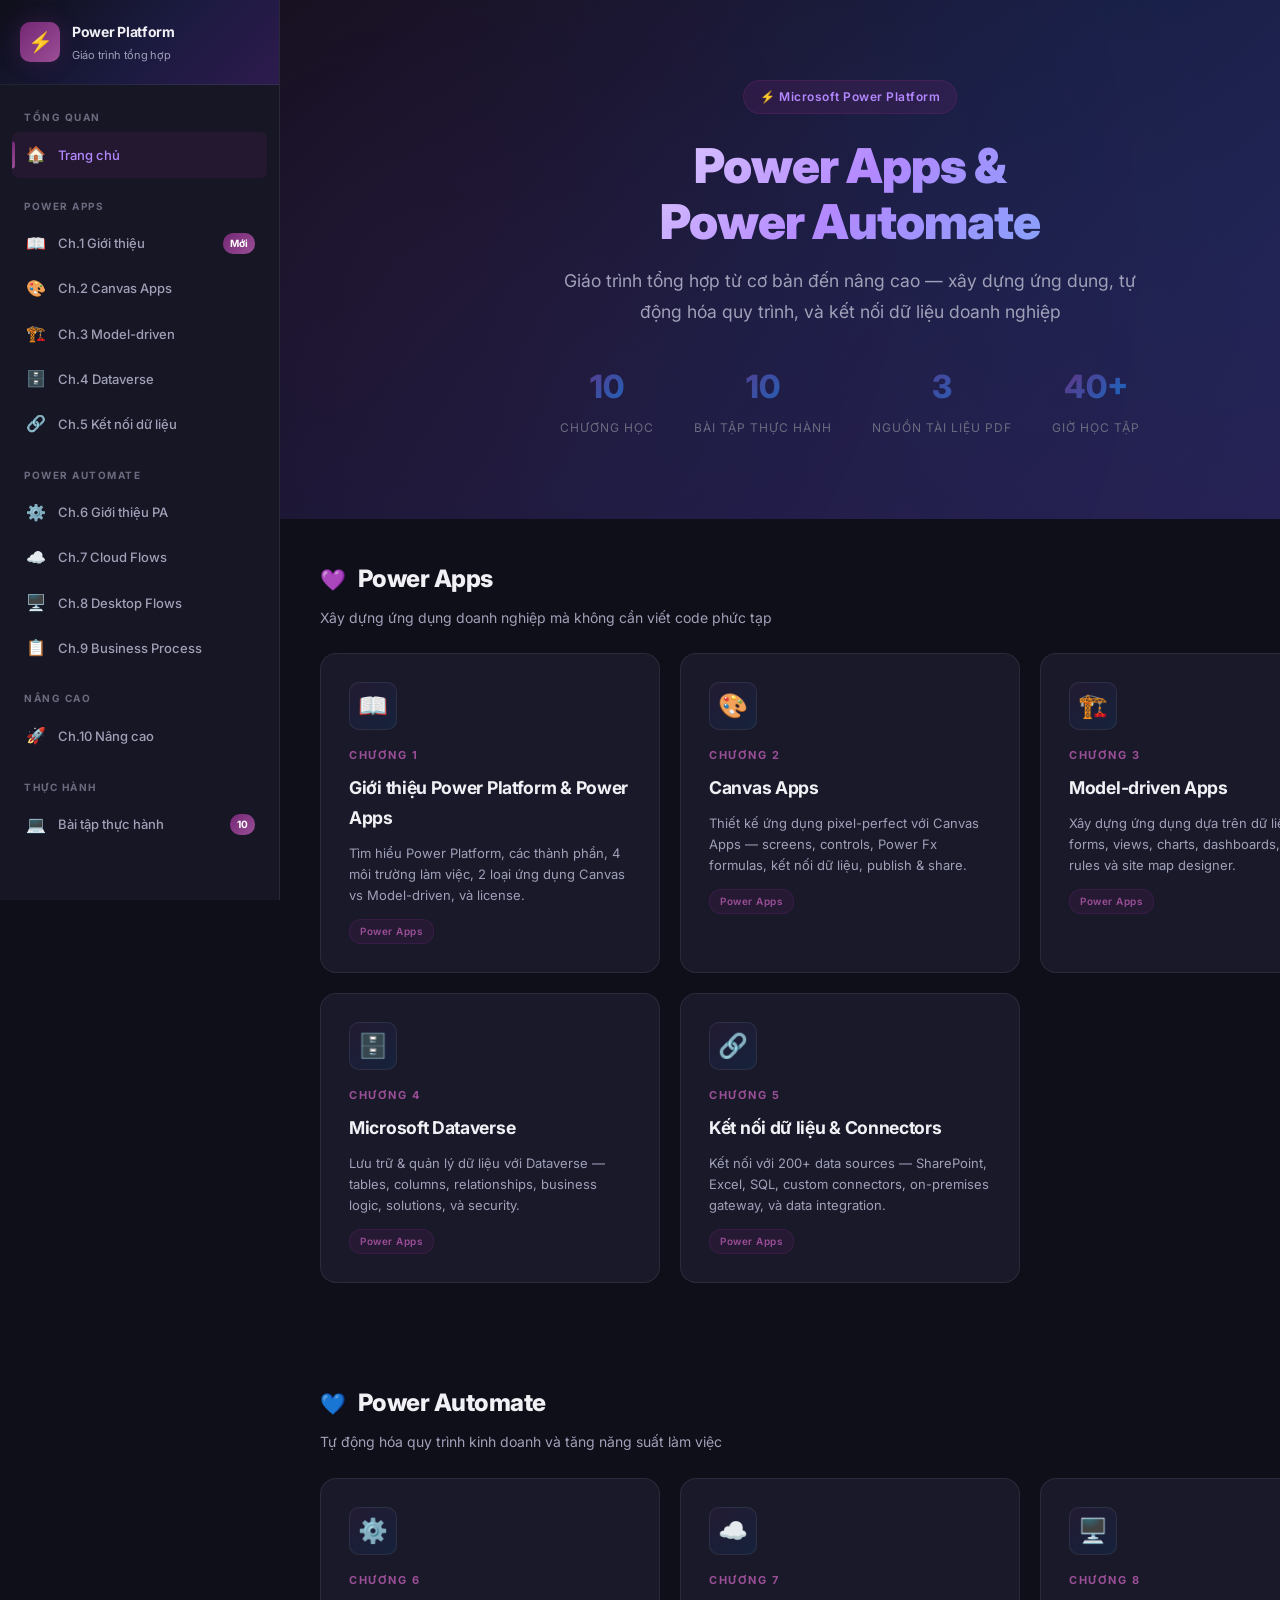
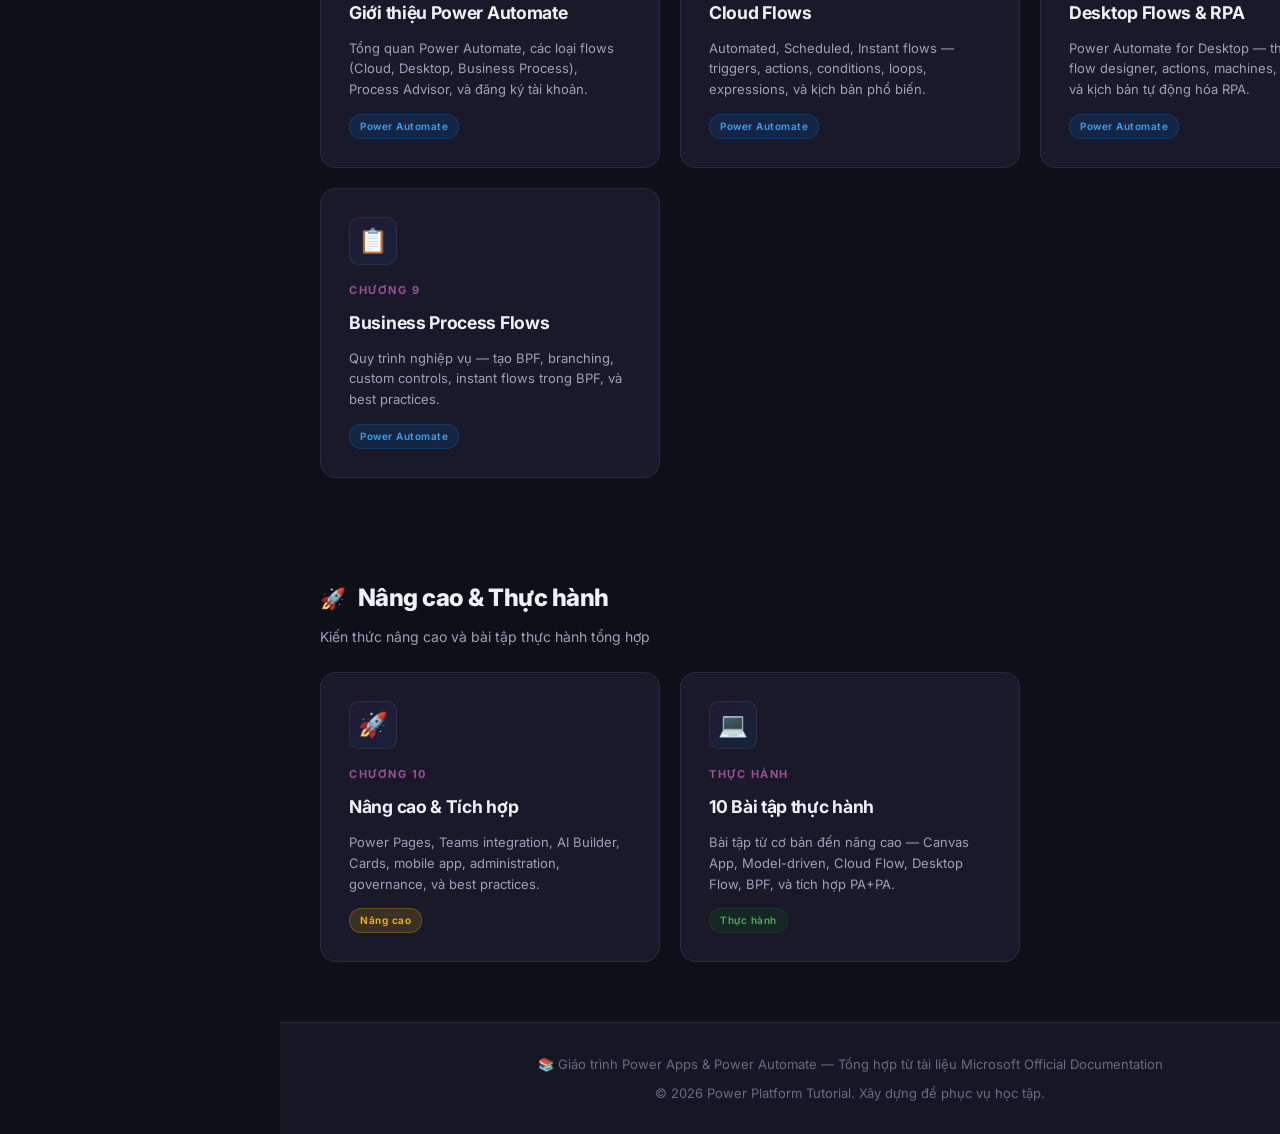
==== index.html @ 6bbbc5d0 "Initial commit - GiaotrinhPowerAutomate_PowerApps" ====
<!DOCTYPE html>
<html lang="vi">
<head>
    <meta charset="UTF-8">
    <meta name="viewport" content="width=device-width, initial-scale=1.0">
    <meta name="description" content="Giáo trình Power Apps & Power Automate - Học từ cơ bản đến nâng cao với lý thuyết chi tiết và bài tập thực hành">
    <title>Giáo trình Power Apps & Power Automate</title>
    <link rel="stylesheet" href="styles.css">
</head>
<body>
    <button class="sidebar-toggle" onclick="toggleSidebar()" aria-label="Menu">☰</button>
    <div class="sidebar-overlay" id="sidebarOverlay" onclick="toggleSidebar()"></div>

    <div class="layout">
        <!-- Sidebar -->
        <aside class="sidebar" id="sidebar">
            <div class="sidebar-header">
                <a href="index.html" class="sidebar-logo">
                    <div class="sidebar-logo-icon">⚡</div>
                    <div class="sidebar-logo-text">
                        Power Platform
                        <span>Giáo trình tổng hợp</span>
                    </div>
                </a>
            </div>
            <nav class="sidebar-nav">
                <div class="nav-section">
                    <div class="nav-section-title">Tổng quan</div>
                    <a href="index.html" class="nav-link active">
                        <span class="nav-link-icon">🏠</span> Trang chủ
                    </a>
                </div>
                <div class="nav-section">
                    <div class="nav-section-title">Power Apps</div>
                    <a href="chuong1-gioi-thieu.html" class="nav-link">
                        <span class="nav-link-icon">📖</span> Ch.1 Giới thiệu
                        <span class="nav-link-badge">Mới</span>
                    </a>
                    <a href="chuong2-canvas-apps.html" class="nav-link">
                        <span class="nav-link-icon">🎨</span> Ch.2 Canvas Apps
                    </a>
                    <a href="chuong3-model-driven.html" class="nav-link">
                        <span class="nav-link-icon">🏗️</span> Ch.3 Model-driven
                    </a>
                    <a href="chuong4-dataverse.html" class="nav-link">
                        <span class="nav-link-icon">🗄️</span> Ch.4 Dataverse
                    </a>
                    <a href="chuong5-ket-noi-du-lieu.html" class="nav-link">
                        <span class="nav-link-icon">🔗</span> Ch.5 Kết nối dữ liệu
                    </a>
                </div>
                <div class="nav-section">
                    <div class="nav-section-title">Power Automate</div>
                    <a href="chuong6-power-automate.html" class="nav-link">
                        <span class="nav-link-icon">⚙️</span> Ch.6 Giới thiệu PA
                    </a>
                    <a href="chuong7-cloud-flows.html" class="nav-link">
                        <span class="nav-link-icon">☁️</span> Ch.7 Cloud Flows
                    </a>
                    <a href="chuong8-desktop-flows.html" class="nav-link">
                        <span class="nav-link-icon">🖥️</span> Ch.8 Desktop Flows
                    </a>
                    <a href="chuong9-business-process.html" class="nav-link">
                        <span class="nav-link-icon">📋</span> Ch.9 Business Process
                    </a>
                </div>
                <div class="nav-section">
                    <div class="nav-section-title">Nâng cao</div>
                    <a href="chuong10-nang-cao.html" class="nav-link">
                        <span class="nav-link-icon">🚀</span> Ch.10 Nâng cao
                    </a>
                </div>
                <div class="nav-section">
                    <div class="nav-section-title">Thực hành</div>
                    <a href="bai-tap-thuc-hanh.html" class="nav-link">
                        <span class="nav-link-icon">💻</span> Bài tập thực hành
                        <span class="nav-link-badge">10</span>
                    </a>
                </div>
            </nav>
        </aside>

        <!-- Main Content -->
        <main class="main-content">
            <!-- Hero Section -->
            <section class="hero">
                <div class="hero-content">
                    <div class="hero-badge">⚡ Microsoft Power Platform</div>
                    <h1>Power Apps &<br>Power Automate</h1>
                    <p>Giáo trình tổng hợp từ cơ bản đến nâng cao — xây dựng ứng dụng, tự động hóa quy trình, và kết nối dữ liệu doanh nghiệp</p>
                    <div class="hero-stats">
                        <div class="hero-stat">
                            <div class="hero-stat-value">10</div>
                            <div class="hero-stat-label">Chương học</div>
                        </div>
                        <div class="hero-stat">
                            <div class="hero-stat-value">10</div>
                            <div class="hero-stat-label">Bài tập thực hành</div>
                        </div>
                        <div class="hero-stat">
                            <div class="hero-stat-value">3</div>
                            <div class="hero-stat-label">Nguồn tài liệu PDF</div>
                        </div>
                        <div class="hero-stat">
                            <div class="hero-stat-value">40+</div>
                            <div class="hero-stat-label">Giờ học tập</div>
                        </div>
                    </div>
                </div>
            </section>

            <!-- Power Apps Section -->
            <div class="section-title">
                <h2><span class="icon">💜</span> Power Apps</h2>
                <p>Xây dựng ứng dụng doanh nghiệp mà không cần viết code phức tạp</p>
            </div>
            <div class="cards-grid">
                <a href="chuong1-gioi-thieu.html" class="card animate-in">
                    <div class="card-icon">📖</div>
                    <div class="card-chapter">Chương 1</div>
                    <h3>Giới thiệu Power Platform & Power Apps</h3>
                    <p>Tìm hiểu Power Platform, các thành phần, 4 môi trường làm việc, 2 loại ứng dụng Canvas vs Model-driven, và license.</p>
                    <span class="card-tag power-apps">Power Apps</span>
                </a>
                <a href="chuong2-canvas-apps.html" class="card animate-in delay-1">
                    <div class="card-icon">🎨</div>
                    <div class="card-chapter">Chương 2</div>
                    <h3>Canvas Apps</h3>
                    <p>Thiết kế ứng dụng pixel-perfect với Canvas Apps — screens, controls, Power Fx formulas, kết nối dữ liệu, publish & share.</p>
                    <span class="card-tag power-apps">Power Apps</span>
                </a>
                <a href="chuong3-model-driven.html" class="card animate-in delay-2">
                    <div class="card-icon">🏗️</div>
                    <div class="card-chapter">Chương 3</div>
                    <h3>Model-driven Apps</h3>
                    <p>Xây dựng ứng dụng dựa trên dữ liệu với forms, views, charts, dashboards, business rules và site map designer.</p>
                    <span class="card-tag power-apps">Power Apps</span>
                </a>
                <a href="chuong4-dataverse.html" class="card animate-in delay-3">
                    <div class="card-icon">🗄️</div>
                    <div class="card-chapter">Chương 4</div>
                    <h3>Microsoft Dataverse</h3>
                    <p>Lưu trữ & quản lý dữ liệu với Dataverse — tables, columns, relationships, business logic, solutions, và security.</p>
                    <span class="card-tag power-apps">Power Apps</span>
                </a>
                <a href="chuong5-ket-noi-du-lieu.html" class="card animate-in delay-4">
                    <div class="card-icon">🔗</div>
                    <div class="card-chapter">Chương 5</div>
                    <h3>Kết nối dữ liệu & Connectors</h3>
                    <p>Kết nối với 200+ data sources — SharePoint, Excel, SQL, custom connectors, on-premises gateway, và data integration.</p>
                    <span class="card-tag power-apps">Power Apps</span>
                </a>
            </div>

            <!-- Power Automate Section -->
            <div class="section-title">
                <h2><span class="icon">💙</span> Power Automate</h2>
                <p>Tự động hóa quy trình kinh doanh và tăng năng suất làm việc</p>
            </div>
            <div class="cards-grid">
                <a href="chuong6-power-automate.html" class="card animate-in">
                    <div class="card-icon">⚙️</div>
                    <div class="card-chapter">Chương 6</div>
                    <h3>Giới thiệu Power Automate</h3>
                    <p>Tổng quan Power Automate, các loại flows (Cloud, Desktop, Business Process), Process Advisor, và đăng ký tài khoản.</p>
                    <span class="card-tag power-automate">Power Automate</span>
                </a>
                <a href="chuong7-cloud-flows.html" class="card animate-in delay-1">
                    <div class="card-icon">☁️</div>
                    <div class="card-chapter">Chương 7</div>
                    <h3>Cloud Flows</h3>
                    <p>Automated, Scheduled, Instant flows — triggers, actions, conditions, loops, expressions, và kịch bản phổ biến.</p>
                    <span class="card-tag power-automate">Power Automate</span>
                </a>
                <a href="chuong8-desktop-flows.html" class="card animate-in delay-2">
                    <div class="card-icon">🖥️</div>
                    <div class="card-chapter">Chương 8</div>
                    <h3>Desktop Flows & RPA</h3>
                    <p>Power Automate for Desktop — thiết lập, flow designer, actions, machines, giám sát, và kịch bản tự động hóa RPA.</p>
                    <span class="card-tag power-automate">Power Automate</span>
                </a>
                <a href="chuong9-business-process.html" class="card animate-in delay-3">
                    <div class="card-icon">📋</div>
                    <div class="card-chapter">Chương 9</div>
                    <h3>Business Process Flows</h3>
                    <p>Quy trình nghiệp vụ — tạo BPF, branching, custom controls, instant flows trong BPF, và best practices.</p>
                    <span class="card-tag power-automate">Power Automate</span>
                </a>
            </div>

            <!-- Advanced & Practice Section -->
            <div class="section-title">
                <h2><span class="icon">🚀</span> Nâng cao & Thực hành</h2>
                <p>Kiến thức nâng cao và bài tập thực hành tổng hợp</p>
            </div>
            <div class="cards-grid">
                <a href="chuong10-nang-cao.html" class="card animate-in">
                    <div class="card-icon">🚀</div>
                    <div class="card-chapter">Chương 10</div>
                    <h3>Nâng cao & Tích hợp</h3>
                    <p>Power Pages, Teams integration, AI Builder, Cards, mobile app, administration, governance, và best practices.</p>
                    <span class="card-tag advanced">Nâng cao</span>
                </a>
                <a href="bai-tap-thuc-hanh.html" class="card animate-in delay-1">
                    <div class="card-icon">💻</div>
                    <div class="card-chapter">Thực hành</div>
                    <h3>10 Bài tập thực hành</h3>
                    <p>Bài tập từ cơ bản đến nâng cao — Canvas App, Model-driven, Cloud Flow, Desktop Flow, BPF, và tích hợp PA+PA.</p>
                    <span class="card-tag practice">Thực hành</span>
                </a>
            </div>

            <!-- Footer -->
            <footer class="footer">
                <p>📚 Giáo trình Power Apps & Power Automate — Tổng hợp từ tài liệu Microsoft Official Documentation</p>
                <p style="margin-top: 6px;">© 2026 Power Platform Tutorial. Xây dựng để phục vụ học tập.</p>
            </footer>
        </main>
    </div>

    <script>
        function toggleSidebar() {
            const sidebar = document.getElementById('sidebar');
            const overlay = document.getElementById('sidebarOverlay');
            sidebar.classList.toggle('open');
            overlay.classList.toggle('show');
        }

        // Close sidebar on window resize
        window.addEventListener('resize', () => {
            if (window.innerWidth > 1024) {
                document.getElementById('sidebar').classList.remove('open');
                document.getElementById('sidebarOverlay').classList.remove('show');
            }
        });
    </script>
</body>
</html>
---- styles.css ----
/* ============================================
   POWER APPS & POWER AUTOMATE - GIÁO TRÌNH
   Design System v1.0
   ============================================ */

@import url('https://fonts.googleapis.com/css2?family=Inter:wght@300;400;500;600;700;800;900&family=JetBrains+Mono:wght@400;500;600&display=swap');

/* ── CSS Variables ── */
:root {
    /* Microsoft Power Platform Colors */
    --purple-primary: #742774;
    --purple-light: #9B4F96;
    --purple-dark: #5C1F5C;
    --blue-primary: #0078D4;
    --blue-light: #3AA0F7;
    --blue-dark: #005A9E;
    --teal: #008272;
    --orange: #D83B01;
    --green: #107C10;
    --yellow: #FFB900;

    /* Dark Theme */
    --bg-primary: #0F0F1A;
    --bg-secondary: #161625;
    --bg-tertiary: #1E1E32;
    --bg-card: rgba(30, 30, 50, 0.7);
    --bg-glass: rgba(255, 255, 255, 0.03);
    --bg-glass-hover: rgba(255, 255, 255, 0.06);

    --text-primary: #F0F0F5;
    --text-secondary: #A0A0B8;
    --text-muted: #6B6B80;
    --text-accent: #B388FF;

    --border-color: rgba(255, 255, 255, 0.08);
    --border-hover: rgba(255, 255, 255, 0.15);

    /* Gradients */
    --gradient-purple: linear-gradient(135deg, #742774, #9B4F96);
    --gradient-blue: linear-gradient(135deg, #0078D4, #3AA0F7);
    --gradient-mixed: linear-gradient(135deg, #742774, #0078D4);
    --gradient-hero: linear-gradient(135deg, #0F0F1A 0%, #1a1a3e 50%, #2d1b4e 100%);
    --gradient-card: linear-gradient(145deg, rgba(116,39,116,0.1), rgba(0,120,212,0.1));

    /* Shadows */
    --shadow-sm: 0 2px 8px rgba(0, 0, 0, 0.3);
    --shadow-md: 0 4px 16px rgba(0, 0, 0, 0.4);
    --shadow-lg: 0 8px 32px rgba(0, 0, 0, 0.5);
    --shadow-glow-purple: 0 0 20px rgba(116, 39, 116, 0.3);
    --shadow-glow-blue: 0 0 20px rgba(0, 120, 212, 0.3);

    /* Spacing */
    --sidebar-width: 280px;
    --header-height: 64px;
    --content-max-width: 900px;

    /* Transitions */
    --transition-fast: 0.15s ease;
    --transition-normal: 0.3s ease;
    --transition-slow: 0.5s ease;

    /* Border Radius */
    --radius-sm: 6px;
    --radius-md: 10px;
    --radius-lg: 16px;
    --radius-xl: 20px;
}

/* ── Reset & Base ── */
*, *::before, *::after {
    margin: 0;
    padding: 0;
    box-sizing: border-box;
}

html {
    scroll-behavior: smooth;
    font-size: 16px;
}

body {
    font-family: 'Inter', -apple-system, BlinkMacSystemFont, sans-serif;
    background: var(--bg-primary);
    color: var(--text-primary);
    line-height: 1.7;
    min-height: 100vh;
    overflow-x: hidden;
}

::selection {
    background: rgba(116, 39, 116, 0.4);
    color: #fff;
}

/* ── Scrollbar ── */
::-webkit-scrollbar { width: 6px; }
::-webkit-scrollbar-track { background: var(--bg-secondary); }
::-webkit-scrollbar-thumb {
    background: var(--purple-primary);
    border-radius: 3px;
}
::-webkit-scrollbar-thumb:hover { background: var(--purple-light); }

/* ── Layout ── */
.layout {
    display: flex;
    min-height: 100vh;
}

/* ── Sidebar ── */
.sidebar {
    width: var(--sidebar-width);
    background: var(--bg-secondary);
    border-right: 1px solid var(--border-color);
    position: fixed;
    top: 0;
    left: 0;
    bottom: 0;
    overflow-y: auto;
    z-index: 100;
    transition: transform var(--transition-normal);
}

.sidebar-header {
    padding: 20px;
    border-bottom: 1px solid var(--border-color);
    background: var(--gradient-hero);
}

.sidebar-logo {
    display: flex;
    align-items: center;
    gap: 12px;
    text-decoration: none;
    color: var(--text-primary);
}

.sidebar-logo-icon {
    width: 40px;
    height: 40px;
    background: var(--gradient-purple);
    border-radius: var(--radius-md);
    display: flex;
    align-items: center;
    justify-content: center;
    font-size: 20px;
    box-shadow: var(--shadow-glow-purple);
}

.sidebar-logo-text {
    font-size: 14px;
    font-weight: 700;
    letter-spacing: -0.3px;
}

.sidebar-logo-text span {
    display: block;
    font-size: 11px;
    font-weight: 400;
    color: var(--text-secondary);
    margin-top: 2px;
}

.sidebar-nav {
    padding: 12px 0;
}

.nav-section {
    padding: 0 12px;
    margin-bottom: 8px;
}

.nav-section-title {
    font-size: 10px;
    font-weight: 700;
    letter-spacing: 1.5px;
    text-transform: uppercase;
    color: var(--text-muted);
    padding: 12px 12px 6px;
}

.nav-link {
    display: flex;
    align-items: center;
    gap: 10px;
    padding: 9px 12px;
    color: var(--text-secondary);
    text-decoration: none;
    border-radius: var(--radius-sm);
    font-size: 13px;
    font-weight: 500;
    transition: all var(--transition-fast);
    position: relative;
}

.nav-link:hover {
    background: var(--bg-glass-hover);
    color: var(--text-primary);
}

.nav-link.active {
    background: rgba(116, 39, 116, 0.15);
    color: var(--text-accent);
}

.nav-link.active::before {
    content: '';
    position: absolute;
    left: 0;
    top: 50%;
    transform: translateY(-50%);
    width: 3px;
    height: 60%;
    background: var(--gradient-purple);
    border-radius: 0 3px 3px 0;
}

.nav-link-icon {
    font-size: 16px;
    width: 24px;
    text-align: center;
    flex-shrink: 0;
}

.nav-link-badge {
    margin-left: auto;
    background: var(--gradient-purple);
    color: #fff;
    font-size: 10px;
    font-weight: 700;
    padding: 2px 7px;
    border-radius: 10px;
}

/* ── Mobile Toggle ── */
.sidebar-toggle {
    display: none;
    position: fixed;
    top: 16px;
    left: 16px;
    z-index: 200;
    width: 44px;
    height: 44px;
    background: var(--bg-tertiary);
    border: 1px solid var(--border-color);
    border-radius: var(--radius-md);
    color: var(--text-primary);
    font-size: 20px;
    cursor: pointer;
    align-items: center;
    justify-content: center;
    transition: all var(--transition-fast);
}

.sidebar-toggle:hover {
    background: var(--purple-primary);
}

/* ── Main Content ── */
.main-content {
    flex: 1;
    margin-left: var(--sidebar-width);
    min-height: 100vh;
}

/* ── Hero Section (Index) ── */
.hero {
    background: var(--gradient-hero);
    padding: 80px 40px;
    text-align: center;
    position: relative;
    overflow: hidden;
}

.hero::before {
    content: '';
    position: absolute;
    top: -50%;
    left: -50%;
    width: 200%;
    height: 200%;
    background: radial-gradient(circle at 30% 50%, rgba(116,39,116,0.12) 0%, transparent 50%),
                radial-gradient(circle at 70% 50%, rgba(0,120,212,0.10) 0%, transparent 50%);
    animation: heroGlow 15s ease-in-out infinite alternate;
}

@keyframes heroGlow {
    0% { transform: translate(0, 0) rotate(0deg); }
    100% { transform: translate(-5%, 5%) rotate(5deg); }
}

.hero-content {
    position: relative;
    z-index: 1;
    max-width: 800px;
    margin: 0 auto;
}

.hero-badge {
    display: inline-flex;
    align-items: center;
    gap: 8px;
    background: rgba(116, 39, 116, 0.2);
    border: 1px solid rgba(116, 39, 116, 0.3);
    padding: 6px 16px;
    border-radius: 20px;
    font-size: 12px;
    font-weight: 600;
    color: var(--text-accent);
    margin-bottom: 24px;
    letter-spacing: 0.5px;
}

.hero h1 {
    font-size: 3rem;
    font-weight: 900;
    letter-spacing: -1px;
    line-height: 1.15;
    margin-bottom: 16px;
    background: linear-gradient(135deg, #fff 0%, #B388FF 50%, #64B5F6 100%);
    -webkit-background-clip: text;
    -webkit-text-fill-color: transparent;
    background-clip: text;
}

.hero p {
    font-size: 1.1rem;
    color: var(--text-secondary);
    max-width: 600px;
    margin: 0 auto 32px;
    line-height: 1.8;
}

.hero-stats {
    display: flex;
    justify-content: center;
    gap: 40px;
    flex-wrap: wrap;
}

.hero-stat {
    text-align: center;
}

.hero-stat-value {
    font-size: 2rem;
    font-weight: 800;
    background: var(--gradient-mixed);
    -webkit-background-clip: text;
    -webkit-text-fill-color: transparent;
    background-clip: text;
}

.hero-stat-label {
    font-size: 12px;
    color: var(--text-muted);
    text-transform: uppercase;
    letter-spacing: 1px;
    margin-top: 4px;
}

/* ── Content Area ── */
.content-area {
    padding: 40px;
    max-width: var(--content-max-width);
    margin: 0 auto;
}

.content-area.wide {
    max-width: 1200px;
}

/* ── Chapter Cards Grid ── */
.cards-grid {
    display: grid;
    grid-template-columns: repeat(auto-fill, minmax(340px, 1fr));
    gap: 20px;
    padding: 0 40px 60px;
    max-width: 1200px;
    margin: 0 auto;
}

.card {
    background: var(--bg-card);
    border: 1px solid var(--border-color);
    border-radius: var(--radius-lg);
    padding: 28px;
    transition: all var(--transition-normal);
    position: relative;
    overflow: hidden;
    text-decoration: none;
    color: inherit;
    display: block;
    backdrop-filter: blur(10px);
}

.card::before {
    content: '';
    position: absolute;
    top: 0;
    left: 0;
    right: 0;
    height: 3px;
    background: var(--gradient-purple);
    opacity: 0;
    transition: opacity var(--transition-normal);
}

.card:hover {
    border-color: var(--border-hover);
    transform: translateY(-4px);
    box-shadow: var(--shadow-lg), var(--shadow-glow-purple);
}

.card:hover::before {
    opacity: 1;
}

.card-icon {
    width: 48px;
    height: 48px;
    background: var(--gradient-card);
    border-radius: var(--radius-md);
    display: flex;
    align-items: center;
    justify-content: center;
    font-size: 24px;
    margin-bottom: 16px;
    border: 1px solid var(--border-color);
}

.card-chapter {
    font-size: 11px;
    font-weight: 700;
    letter-spacing: 1.5px;
    text-transform: uppercase;
    color: var(--purple-light);
    margin-bottom: 8px;
}

.card h3 {
    font-size: 1.1rem;
    font-weight: 700;
    margin-bottom: 10px;
    letter-spacing: -0.3px;
}

.card p {
    font-size: 13px;
    color: var(--text-secondary);
    line-height: 1.6;
}

.card-tag {
    display: inline-block;
    font-size: 10px;
    font-weight: 600;
    padding: 3px 10px;
    border-radius: 12px;
    margin-top: 14px;
    letter-spacing: 0.5px;
}

.card-tag.power-apps {
    background: rgba(116, 39, 116, 0.15);
    color: var(--purple-light);
    border: 1px solid rgba(116, 39, 116, 0.25);
}

.card-tag.power-automate {
    background: rgba(0, 120, 212, 0.15);
    color: var(--blue-light);
    border: 1px solid rgba(0, 120, 212, 0.25);
}

.card-tag.advanced {
    background: rgba(255, 185, 0, 0.15);
    color: var(--yellow);
    border: 1px solid rgba(255, 185, 0, 0.25);
}

.card-tag.practice {
    background: rgba(16, 124, 16, 0.15);
    color: #4CAF50;
    border: 1px solid rgba(16, 124, 16, 0.25);
}

/* ── Section Title ── */
.section-title {
    padding: 0 40px;
    max-width: 1200px;
    margin: 40px auto 24px;
}

.section-title h2 {
    font-size: 1.5rem;
    font-weight: 800;
    letter-spacing: -0.5px;
    display: flex;
    align-items: center;
    gap: 12px;
}

.section-title h2 .icon {
    font-size: 1.3rem;
}

.section-title p {
    color: var(--text-secondary);
    font-size: 14px;
    margin-top: 6px;
}

/* ── Chapter Page ── */
.chapter-header {
    background: var(--gradient-hero);
    padding: 50px 40px 40px;
    border-bottom: 1px solid var(--border-color);
    position: relative;
    overflow: hidden;
}

.chapter-header::before {
    content: '';
    position: absolute;
    top: -100px;
    right: -100px;
    width: 300px;
    height: 300px;
    background: radial-gradient(circle, rgba(116,39,116,0.15), transparent 70%);
    border-radius: 50%;
}

.chapter-header-content {
    position: relative;
    z-index: 1;
    max-width: var(--content-max-width);
    margin: 0 auto;
}

.chapter-badge {
    display: inline-flex;
    align-items: center;
    gap: 6px;
    font-size: 12px;
    font-weight: 700;
    color: var(--purple-light);
    letter-spacing: 1px;
    text-transform: uppercase;
    margin-bottom: 12px;
}

.chapter-header h1 {
    font-size: 2.2rem;
    font-weight: 800;
    letter-spacing: -0.5px;
    line-height: 1.2;
    margin-bottom: 12px;
}

.chapter-header .description {
    font-size: 15px;
    color: var(--text-secondary);
    line-height: 1.7;
    max-width: 700px;
}

/* ── Content Sections ── */
.content-section {
    margin-bottom: 48px;
}

.content-section h2 {
    font-size: 1.5rem;
    font-weight: 700;
    margin-bottom: 20px;
    padding-bottom: 10px;
    border-bottom: 2px solid var(--border-color);
    letter-spacing: -0.3px;
    display: flex;
    align-items: center;
    gap: 10px;
}

.content-section h3 {
    font-size: 1.15rem;
    font-weight: 600;
    margin: 28px 0 14px;
    color: var(--text-accent);
}

.content-section h4 {
    font-size: 1rem;
    font-weight: 600;
    margin: 20px 0 10px;
    color: var(--blue-light);
}

.content-section p {
    margin-bottom: 16px;
    color: var(--text-secondary);
    font-size: 15px;
}

.content-section ul, .content-section ol {
    margin: 12px 0 20px 24px;
    color: var(--text-secondary);
}

.content-section li {
    margin-bottom: 8px;
    font-size: 14px;
    line-height: 1.7;
}

.content-section li strong {
    color: var(--text-primary);
}

/* ── Info Boxes / Alerts ── */
.info-box {
    padding: 18px 22px;
    border-radius: var(--radius-md);
    margin: 20px 0;
    font-size: 14px;
    line-height: 1.7;
    border-left: 4px solid;
    backdrop-filter: blur(10px);
}

.info-box.note {
    background: rgba(0, 120, 212, 0.08);
    border-color: var(--blue-primary);
    color: var(--blue-light);
}

.info-box.tip {
    background: rgba(16, 124, 16, 0.08);
    border-color: var(--green);
    color: #4CAF50;
}

.info-box.warning {
    background: rgba(255, 185, 0, 0.08);
    border-color: var(--yellow);
    color: var(--yellow);
}

.info-box.important {
    background: rgba(116, 39, 116, 0.08);
    border-color: var(--purple-primary);
    color: var(--purple-light);
}

.info-box-title {
    font-weight: 700;
    margin-bottom: 6px;
    display: flex;
    align-items: center;
    gap: 8px;
}

/* ── Code Blocks ── */
.code-block {
    background: #0D0D1A;
    border: 1px solid var(--border-color);
    border-radius: var(--radius-md);
    margin: 16px 0;
    overflow: hidden;
}

.code-block-header {
    display: flex;
    align-items: center;
    justify-content: space-between;
    padding: 10px 16px;
    background: rgba(255, 255, 255, 0.03);
    border-bottom: 1px solid var(--border-color);
    font-size: 12px;
    color: var(--text-muted);
    font-weight: 600;
}

.code-block pre {
    padding: 16px;
    overflow-x: auto;
    font-family: 'JetBrains Mono', monospace;
    font-size: 13px;
    line-height: 1.6;
    color: var(--text-primary);
}

code {
    font-family: 'JetBrains Mono', monospace;
    font-size: 0.85em;
    background: rgba(116, 39, 116, 0.15);
    padding: 2px 6px;
    border-radius: 4px;
    color: var(--text-accent);
}

/* ── Tables ── */
.table-container {
    overflow-x: auto;
    margin: 20px 0;
    border-radius: var(--radius-md);
    border: 1px solid var(--border-color);
}

table {
    width: 100%;
    border-collapse: collapse;
    font-size: 14px;
}

thead {
    background: rgba(116, 39, 116, 0.12);
}

th {
    padding: 12px 16px;
    text-align: left;
    font-weight: 600;
    font-size: 12px;
    text-transform: uppercase;
    letter-spacing: 0.5px;
    color: var(--text-accent);
    border-bottom: 1px solid var(--border-color);
}

td {
    padding: 10px 16px;
    border-bottom: 1px solid var(--border-color);
    color: var(--text-secondary);
}

tr:last-child td {
    border-bottom: none;
}

tr:hover td {
    background: var(--bg-glass);
}

/* ── Illustration Images ── */
.illustration {
    margin: 24px 0;
    border-radius: var(--radius-md);
    overflow: hidden;
    border: 1px solid var(--border-color);
    position: relative;
}

.illustration img {
    width: 100%;
    height: auto;
    display: block;
}

.illustration-caption {
    padding: 10px 16px;
    font-size: 12px;
    color: var(--text-muted);
    background: var(--bg-tertiary);
    text-align: center;
    font-style: italic;
}

/* ── Feature Grid ── */
.feature-grid {
    display: grid;
    grid-template-columns: repeat(auto-fill, minmax(250px, 1fr));
    gap: 16px;
    margin: 20px 0;
}

.feature-item {
    background: var(--bg-card);
    border: 1px solid var(--border-color);
    border-radius: var(--radius-md);
    padding: 20px;
    transition: all var(--transition-fast);
}

.feature-item:hover {
    border-color: var(--border-hover);
    transform: translateY(-2px);
}

.feature-item-icon {
    font-size: 28px;
    margin-bottom: 12px;
}

.feature-item h4 {
    font-size: 14px;
    font-weight: 600;
    margin-bottom: 6px;
    color: var(--text-primary) !important;
}

.feature-item p {
    font-size: 13px;
    color: var(--text-muted);
}

/* ── Steps / Process ── */
.steps {
    position: relative;
    margin: 24px 0;
    padding-left: 32px;
}

.steps::before {
    content: '';
    position: absolute;
    left: 14px;
    top: 0;
    bottom: 0;
    width: 2px;
    background: var(--border-color);
}

.step {
    position: relative;
    margin-bottom: 28px;
    padding-left: 20px;
}

.step::before {
    content: attr(data-step);
    position: absolute;
    left: -32px;
    top: 0;
    width: 30px;
    height: 30px;
    background: var(--gradient-purple);
    border-radius: 50%;
    display: flex;
    align-items: center;
    justify-content: center;
    font-size: 12px;
    font-weight: 700;
    color: #fff;
    z-index: 1;
    box-shadow: var(--shadow-glow-purple);
}

.step h4 {
    font-size: 15px;
    font-weight: 600;
    margin-bottom: 8px;
    color: var(--text-primary) !important;
}

.step p {
    font-size: 14px;
}

/* ── Practice Exercise ── */
.exercise {
    background: var(--bg-card);
    border: 1px solid var(--border-color);
    border-radius: var(--radius-lg);
    margin: 24px 0;
    overflow: hidden;
}

.exercise-header {
    padding: 18px 24px;
    background: var(--gradient-card);
    border-bottom: 1px solid var(--border-color);
    display: flex;
    align-items: center;
    gap: 12px;
}

.exercise-number {
    width: 36px;
    height: 36px;
    background: var(--gradient-purple);
    border-radius: var(--radius-sm);
    display: flex;
    align-items: center;
    justify-content: center;
    font-size: 14px;
    font-weight: 800;
    color: #fff;
    flex-shrink: 0;
}

.exercise-title {
    font-size: 15px;
    font-weight: 700;
}

.exercise-level {
    margin-left: auto;
    font-size: 11px;
    font-weight: 600;
    padding: 3px 10px;
    border-radius: 12px;
}

.exercise-level.beginner {
    background: rgba(16, 124, 16, 0.15);
    color: #4CAF50;
}

.exercise-level.intermediate {
    background: rgba(255, 185, 0, 0.15);
    color: var(--yellow);
}

.exercise-level.advanced {
    background: rgba(216, 59, 1, 0.15);
    color: #FF7043;
}

.exercise-body {
    padding: 24px;
}

.exercise-body h4 {
    font-size: 14px;
    font-weight: 600;
    color: var(--text-primary);
    margin: 16px 0 8px;
}

.exercise-body h4:first-child {
    margin-top: 0;
}

.exercise-body p, .exercise-body li {
    font-size: 14px;
    color: var(--text-secondary);
}

/* Collapsible Solution */
.solution-toggle {
    width: 100%;
    background: rgba(116, 39, 116, 0.08);
    border: 1px solid rgba(116, 39, 116, 0.2);
    color: var(--purple-light);
    padding: 12px 20px;
    border-radius: var(--radius-sm);
    cursor: pointer;
    font-family: 'Inter', sans-serif;
    font-size: 13px;
    font-weight: 600;
    display: flex;
    align-items: center;
    gap: 8px;
    margin-top: 16px;
    transition: all var(--transition-fast);
}

.solution-toggle:hover {
    background: rgba(116, 39, 116, 0.15);
}

.solution-content {
    display: none;
    padding: 16px 0 0;
    border-top: 1px solid var(--border-color);
    margin-top: 16px;
}

.solution-content.show {
    display: block;
}

/* ── Comparison / vs Block ── */
.comparison {
    display: grid;
    grid-template-columns: 1fr 1fr;
    gap: 16px;
    margin: 20px 0;
}

.comparison-item {
    background: var(--bg-card);
    border: 1px solid var(--border-color);
    border-radius: var(--radius-md);
    padding: 20px;
}

.comparison-item h4 {
    font-size: 14px;
    font-weight: 700;
    margin-bottom: 10px;
    display: flex;
    align-items: center;
    gap: 8px;
}

.comparison-item.left h4 {
    color: var(--purple-light) !important;
}

.comparison-item.right h4 {
    color: var(--blue-light) !important;
}

/* ── Navigation Footer ── */
.chapter-nav {
    display: flex;
    justify-content: space-between;
    gap: 16px;
    padding: 40px 0;
    margin-top: 40px;
    border-top: 1px solid var(--border-color);
}

.chapter-nav a {
    flex: 1;
    display: flex;
    align-items: center;
    gap: 12px;
    padding: 16px 20px;
    background: var(--bg-card);
    border: 1px solid var(--border-color);
    border-radius: var(--radius-md);
    text-decoration: none;
    color: var(--text-primary);
    transition: all var(--transition-fast);
    max-width: 48%;
}

.chapter-nav a:hover {
    border-color: var(--border-hover);
    transform: translateY(-2px);
    box-shadow: var(--shadow-md);
}

.chapter-nav a.prev {
    flex-direction: row;
}

.chapter-nav a.next {
    flex-direction: row-reverse;
    text-align: right;
    margin-left: auto;
}

.chapter-nav-label {
    font-size: 11px;
    color: var(--text-muted);
    text-transform: uppercase;
    letter-spacing: 1px;
}

.chapter-nav-title {
    font-size: 14px;
    font-weight: 600;
    margin-top: 2px;
}

.chapter-nav-arrow {
    font-size: 20px;
    color: var(--purple-light);
}

/* ── Footer ── */
.footer {
    padding: 30px 40px;
    border-top: 1px solid var(--border-color);
    text-align: center;
    font-size: 13px;
    color: var(--text-muted);
    background: var(--bg-secondary);
}

/* ── Responsive ── */
@media (max-width: 1024px) {
    .sidebar {
        transform: translateX(-100%);
    }

    .sidebar.open {
        transform: translateX(0);
    }

    .sidebar-toggle {
        display: flex;
    }

    .main-content {
        margin-left: 0;
    }

    .hero h1 { font-size: 2.2rem; }
    .cards-grid { padding: 0 20px 40px; }
    .content-area { padding: 24px 20px; }
    .chapter-header { padding: 40px 20px 30px; }
    .section-title { padding: 0 20px; }
}

@media (max-width: 768px) {
    .hero { padding: 50px 20px; }
    .hero h1 { font-size: 1.8rem; }
    .hero-stats { gap: 24px; }
    .cards-grid { grid-template-columns: 1fr; }
    .comparison { grid-template-columns: 1fr; }
    .chapter-nav { flex-direction: column; }
    .chapter-nav a { max-width: 100%; }
    .feature-grid { grid-template-columns: 1fr; }
}

/* ── Animations ── */
@keyframes fadeInUp {
    from { opacity: 0; transform: translateY(20px); }
    to { opacity: 1; transform: translateY(0); }
}

.animate-in {
    animation: fadeInUp 0.5s ease forwards;
}

.delay-1 { animation-delay: 0.1s; }
.delay-2 { animation-delay: 0.2s; }
.delay-3 { animation-delay: 0.3s; }
.delay-4 { animation-delay: 0.4s; }

/* ── Sidebar Overlay (mobile) ── */
.sidebar-overlay {
    display: none;
    position: fixed;
    inset: 0;
    background: rgba(0, 0, 0, 0.6);
    z-index: 99;
    backdrop-filter: blur(4px);
}

.sidebar-overlay.show {
    display: block;
}

/* ── Diagram / Flow chart placeholder ── */
.diagram-box {
    background: var(--bg-tertiary);
    border: 1px dashed var(--border-color);
    border-radius: var(--radius-md);
    padding: 40px 20px;
    text-align: center;
    margin: 20px 0;
    color: var(--text-muted);
    font-size: 14px;
}

/* ── Keyboard shortcut ── */
kbd {
    display: inline-block;
    padding: 2px 8px;
    font-family: 'JetBrains Mono', monospace;
    font-size: 12px;
    background: var(--bg-tertiary);
    border: 1px solid var(--border-color);
    border-radius: 4px;
    box-shadow: 0 1px 0 var(--border-color);
    color: var(--text-primary);
}

/* ── TOC (Table of Contents inside chapter) ── */
.toc {
    background: var(--bg-card);
    border: 1px solid var(--border-color);
    border-radius: var(--radius-md);
    padding: 20px 24px;
    margin-bottom: 32px;
}

.toc-title {
    font-size: 14px;
    font-weight: 700;
    margin-bottom: 12px;
    display: flex;
    align-items: center;
    gap: 8px;
    color: var(--text-primary);
}

.toc-list {
    list-style: none;
    margin: 0 !important;
    padding: 0 !important;
}

.toc-list li {
    margin-bottom: 4px !important;
}

.toc-list a {
    color: var(--text-secondary);
    text-decoration: none;
    font-size: 13px;
    display: flex;
    align-items: center;
    gap: 8px;
    padding: 4px 0;
    transition: color var(--transition-fast);
}

.toc-list a:hover {
    color: var(--text-accent);
}

.toc-list a::before {
    content: '›';
    color: var(--text-muted);
    font-weight: 700;
}
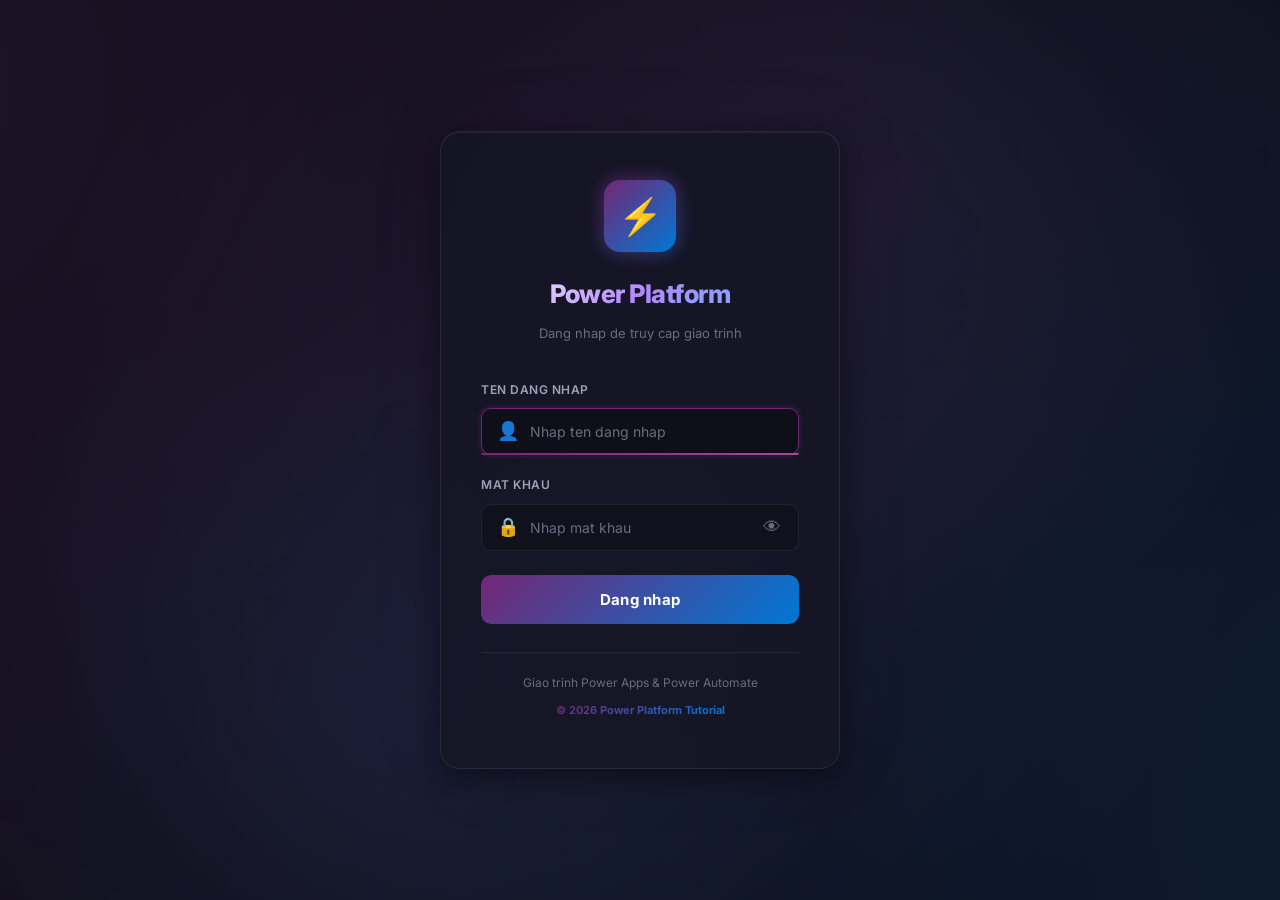
==== commit c39c584e: "Add auth check - require login on all pages" ====
--- a/index.html
+++ b/index.html
@@ -1,6 +1,14 @@
-<!DOCTYPE html>
+﻿<!DOCTYPE html>
 <html lang="vi">
 <head>
+<script>
+// Auth check - redirect to login if not authenticated
+(function() {
+    if (sessionStorage.getItem('authenticated') !== 'true') {
+        window.location.href = 'login.html';
+    }
+})();
+</script>
     <meta charset="UTF-8">
     <meta name="viewport" content="width=device-width, initial-scale=1.0">
     <meta name="description" content="Giáo trình Power Apps & Power Automate - Học từ cơ bản đến nâng cao với lý thuyết chi tiết và bài tập thực hành">
